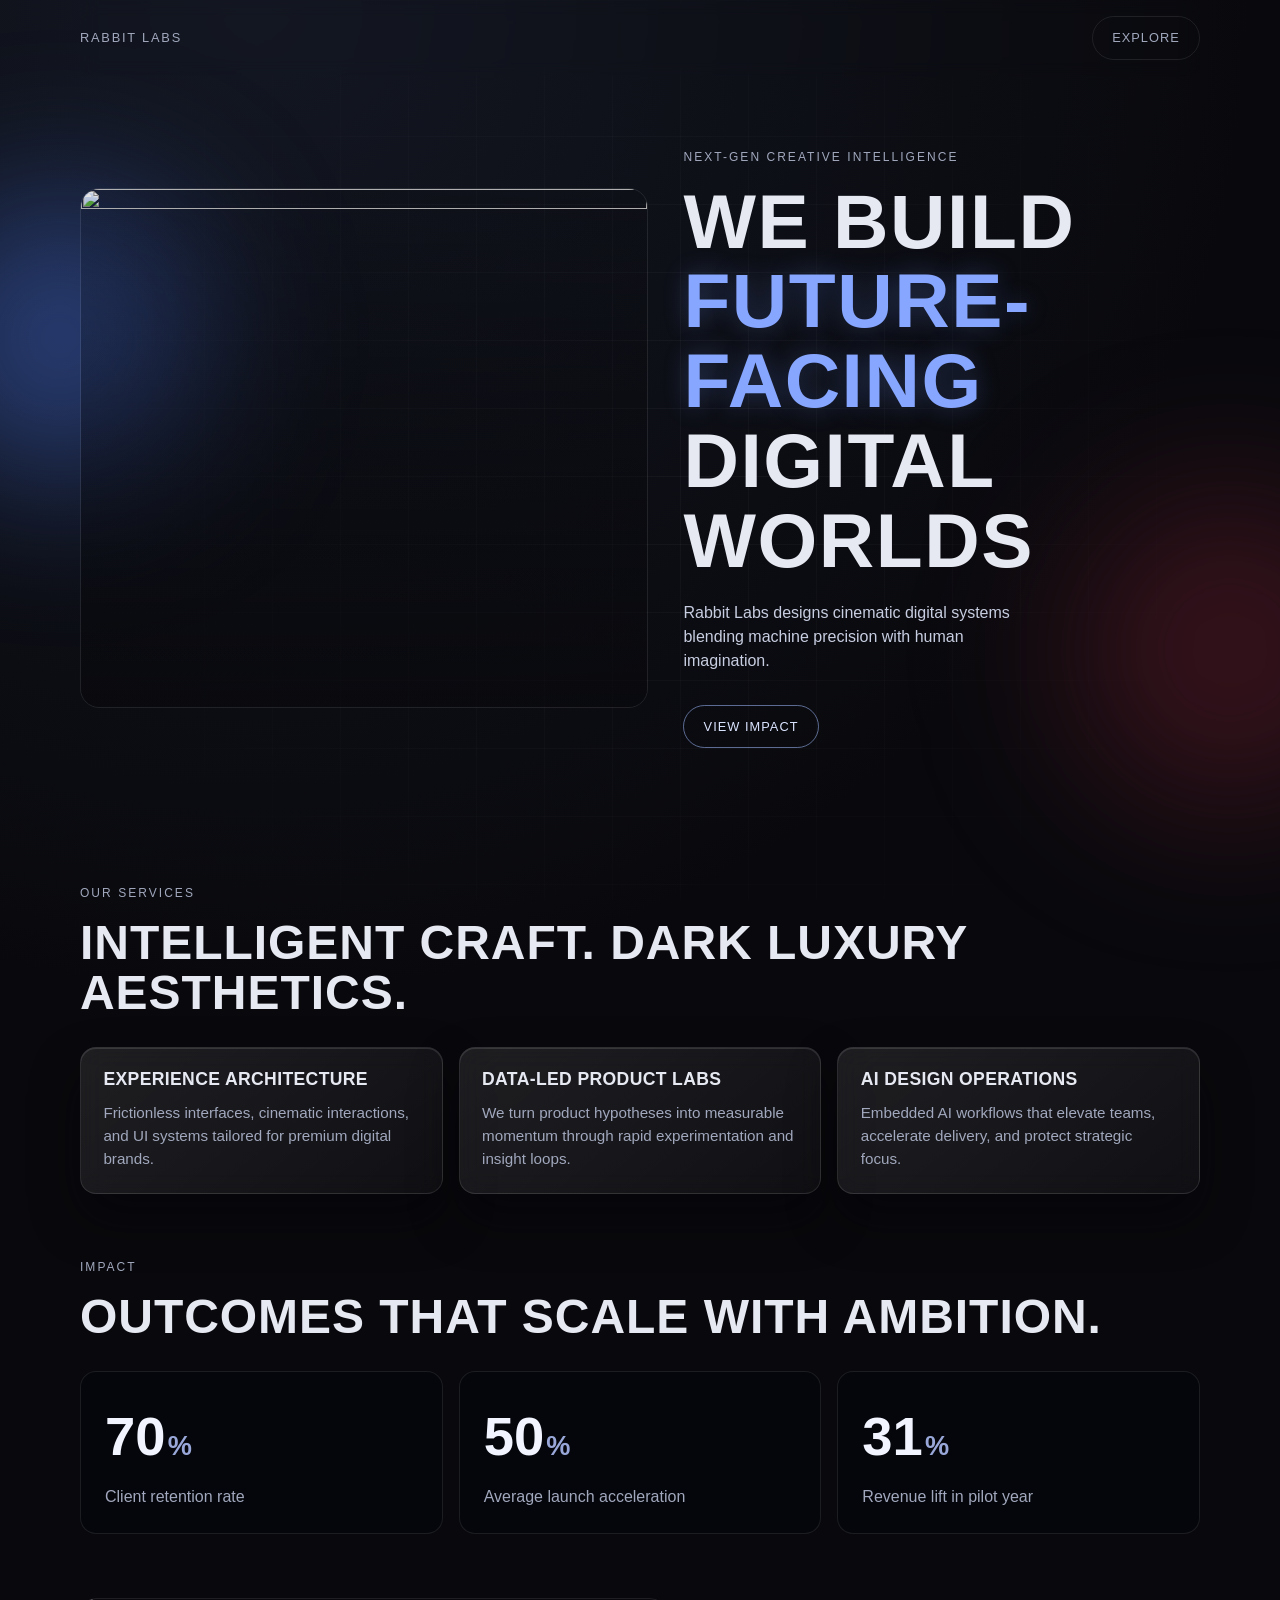
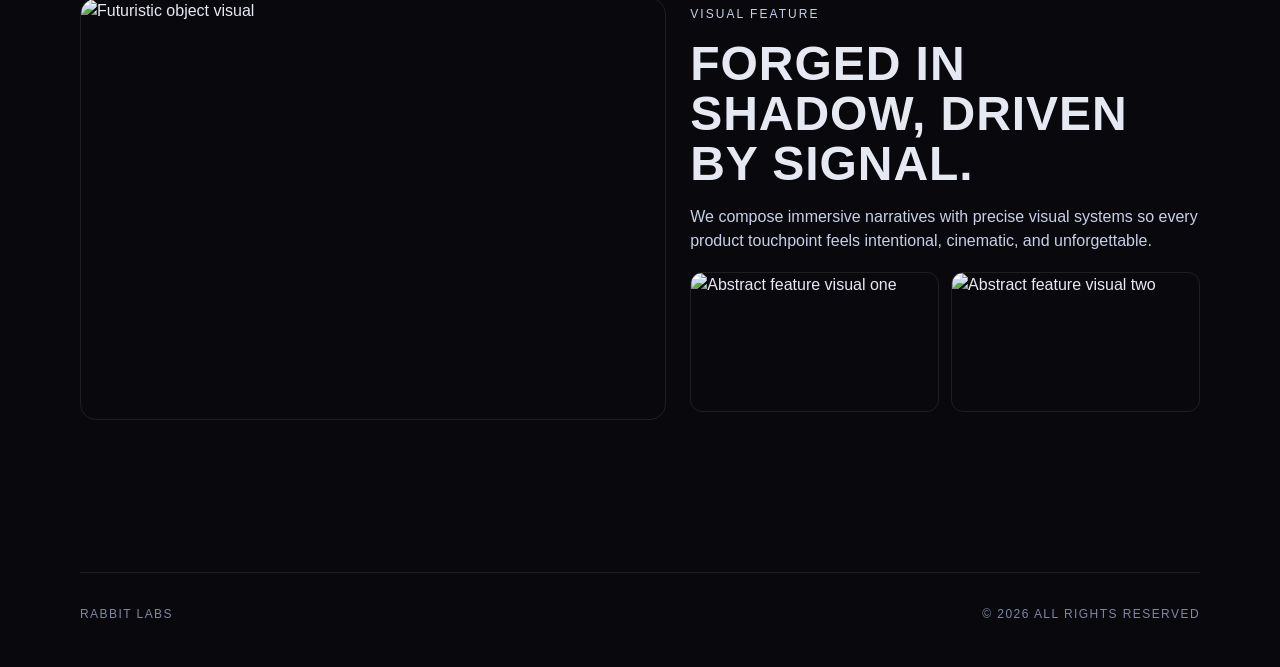
==== index.html @ 6e7e10d4 "Add files via upload" ====
<!DOCTYPE html>
<html lang="en">
  <head>
    <meta charset="UTF-8" />
    <meta name="viewport" content="width=device-width, initial-scale=1.0" />
    <meta
      name="description"
      content="Rabbit Labs — cinematic, intelligent, and futuristic digital experiences."
    />
    <title>Rabbit Labs</title>
    <link rel="stylesheet" href="styles.css" />
  </head>
  <body>
    <!-- Global ambient background effects -->
    <div class="ambient ambient-blue" aria-hidden="true"></div>
    <div class="ambient ambient-red" aria-hidden="true"></div>
    <div class="grid-overlay" aria-hidden="true"></div>

    <header class="top-bar section-wrap">
      <p class="brand">RABBIT LABS</p>
      <a class="btn ghost" href="#services">Explore</a>
    </header>

    <main>
      <!-- Hero section -->
      <section class="hero section-wrap fade-up" id="top">
        <div class="hero-media" aria-hidden="true">
          <img src="assets/hero.jpg" alt="" />
          <div class="hero-shadow"></div>
        </div>

        <div class="hero-content">
          <p class="kicker">NEXT-GEN CREATIVE INTELLIGENCE</p>
          <h1>
            WE BUILD
            <span>FUTURE-FACING</span>
            DIGITAL WORLDS
          </h1>
          <p class="lead">
            Rabbit Labs designs cinematic digital systems blending machine
            precision with human imagination.
          </p>
          <a class="btn" href="#impact">View Impact</a>
        </div>
      </section>

      <!-- Services section -->
      <section class="services section-wrap" id="services">
        <div class="section-head fade-up">
          <p class="kicker">OUR SERVICES</p>
          <h2>INTELLIGENT CRAFT. DARK LUXURY AESTHETICS.</h2>
        </div>

        <div class="card-grid">
          <article class="glass-card fade-up">
            <h3>Experience Architecture</h3>
            <p>
              Frictionless interfaces, cinematic interactions, and UI systems
              tailored for premium digital brands.
            </p>
          </article>
          <article class="glass-card fade-up">
            <h3>Data-Led Product Labs</h3>
            <p>
              We turn product hypotheses into measurable momentum through rapid
              experimentation and insight loops.
            </p>
          </article>
          <article class="glass-card fade-up">
            <h3>AI Design Operations</h3>
            <p>
              Embedded AI workflows that elevate teams, accelerate delivery,
              and protect strategic focus.
            </p>
          </article>
        </div>
      </section>

      <!-- Impact section -->
      <section class="impact section-wrap" id="impact">
        <div class="section-head fade-up">
          <p class="kicker">IMPACT</p>
          <h2>OUTCOMES THAT SCALE WITH AMBITION.</h2>
        </div>

        <div class="stats-grid">
          <div class="stat fade-up">
            <p class="stat-number" data-target="94">0</p>
            <p class="stat-label">Client retention rate</p>
          </div>
          <div class="stat fade-up">
            <p class="stat-number" data-target="67">0</p>
            <p class="stat-label">Average launch acceleration</p>
          </div>
          <div class="stat fade-up">
            <p class="stat-number" data-target="42">0</p>
            <p class="stat-label">Revenue lift in pilot year</p>
          </div>
        </div>
      </section>

      <!-- Visual feature section -->
      <section class="feature section-wrap fade-up" id="feature">
        <div class="feature-visual">
          <img src="assets/object.png" alt="Futuristic object visual" />
        </div>

        <div class="feature-copy">
          <p class="kicker">VISUAL FEATURE</p>
          <h2>FORGED IN SHADOW, DRIVEN BY SIGNAL.</h2>
          <p>
            We compose immersive narratives with precise visual systems so every
            product touchpoint feels intentional, cinematic, and unforgettable.
          </p>
          <div class="feature-thumbs">
            <img src="assets/feature1.jpg" alt="Abstract feature visual one" />
            <img src="assets/feature2.jpg" alt="Abstract feature visual two" />
          </div>
        </div>
      </section>
    </main>

    <footer class="footer section-wrap fade-up">
      <p>RABBIT LABS</p>
      <p>© <span id="year"></span> ALL RIGHTS RESERVED</p>
    </footer>

    <script src="script.js"></script>
  </body>
</html>
---- styles.css ----
:root {
  --bg: #09090d;
  --bg-soft: #0f1016;
  --text: #e7e9f2;
  --muted: #a1a8bd;
  --line: rgba(255, 255, 255, 0.09);
  --glass: rgba(255, 255, 255, 0.06);
  --blue: rgba(79, 130, 255, 0.42);
  --red: rgba(173, 44, 67, 0.28);
}

* {
  box-sizing: border-box;
}

html {
  scroll-behavior: smooth;
}

body {
  margin: 0;
  min-height: 100vh;
  font-family: "Inter", "Segoe UI", Roboto, Arial, sans-serif;
  color: var(--text);
  background: radial-gradient(circle at 20% 0%, #131722 0%, var(--bg) 40%),
    var(--bg);
  line-height: 1.5;
  overflow-x: hidden;
}

img {
  display: block;
  width: 100%;
  height: auto;
}

.section-wrap {
  width: min(1120px, 92vw);
  margin: 0 auto;
}

.top-bar {
  position: sticky;
  top: 0;
  z-index: 20;
  display: flex;
  justify-content: space-between;
  align-items: center;
  padding: 1rem 0;
  backdrop-filter: blur(8px);
}

.brand {
  margin: 0;
  letter-spacing: 0.14em;
  font-size: 0.8rem;
  color: var(--muted);
}

.kicker {
  margin: 0 0 1rem;
  color: var(--muted);
  font-size: 0.75rem;
  letter-spacing: 0.17em;
}

h1,
h2,
h3 {
  margin: 0;
  text-transform: uppercase;
  letter-spacing: 0.02em;
  line-height: 1.04;
}

h1 {
  font-size: clamp(2rem, 7vw, 4.8rem);
}

h2 {
  font-size: clamp(1.65rem, 4vw, 3rem);
}

h3 {
  font-size: 1.1rem;
}

main {
  padding-bottom: 5rem;
}

.hero {
  position: relative;
  display: grid;
  grid-template-columns: 1.1fr 1fr;
  gap: 2.2rem;
  align-items: center;
  padding: 4.5rem 0;
}

.hero-media {
  position: relative;
  border-radius: 1.2rem;
  overflow: hidden;
  border: 1px solid var(--line);
  min-height: 520px;
}

.hero-media img {
  height: 100%;
  object-fit: cover;
  filter: grayscale(10%) contrast(105%);
}

.hero-shadow {
  position: absolute;
  inset: 0;
  background: linear-gradient(to top, rgba(9, 9, 13, 0.65), rgba(9, 9, 13, 0.1));
}

.hero-content span {
  color: #87a6ff;
  text-shadow: 0 0 24px rgba(106, 151, 255, 0.28);
}

.lead {
  margin: 1.25rem 0 2rem;
  color: #c8cee1;
  max-width: 38ch;
}

.btn {
  display: inline-flex;
  align-items: center;
  justify-content: center;
  border: 1px solid rgba(161, 188, 255, 0.55);
  color: #dce5ff;
  text-decoration: none;
  border-radius: 999px;
  padding: 0.7rem 1.2rem;
  font-size: 0.8rem;
  letter-spacing: 0.08em;
  text-transform: uppercase;
  transition: 220ms ease;
}

.btn:hover {
  box-shadow: 0 0 18px rgba(111, 143, 255, 0.38);
  transform: translateY(-2px);
}

.btn.ghost {
  border-color: var(--line);
  color: var(--muted);
}

.services,
.impact,
.feature {
  padding: 4rem 0 0;
}

.section-head {
  margin-bottom: 1.8rem;
}

.card-grid {
  display: grid;
  grid-template-columns: repeat(3, minmax(0, 1fr));
  gap: 1rem;
}

.glass-card {
  background: linear-gradient(140deg, rgba(255, 255, 255, 0.09), rgba(255, 255, 255, 0.03));
  border: 1px solid rgba(255, 255, 255, 0.11);
  border-radius: 1rem;
  padding: 1.4rem;
  backdrop-filter: blur(12px);
  box-shadow: inset 0 1px 0 rgba(255, 255, 255, 0.12), 0 24px 50px rgba(2, 3, 7, 0.42);
}

.glass-card p {
  margin: 0.85rem 0 0;
  color: var(--muted);
  font-size: 0.95rem;
}

.stats-grid {
  display: grid;
  grid-template-columns: repeat(3, minmax(0, 1fr));
  gap: 1rem;
}

.stat {
  border: 1px solid var(--line);
  border-radius: 1rem;
  padding: 1.5rem;
  background: rgba(5, 6, 11, 0.75);
}

.stat-number {
  margin: 0;
  font-size: clamp(2rem, 5vw, 3.4rem);
  font-weight: 700;
  color: #f2f5ff;
}

.stat-number::after {
  content: "%";
  font-size: 0.5em;
  margin-left: 0.08em;
  color: #98a7d8;
}

.stat-label {
  margin: 0.45rem 0 0;
  color: var(--muted);
}

.feature {
  display: grid;
  grid-template-columns: 1.15fr 1fr;
  gap: 1.5rem;
  align-items: center;
}

.feature-visual {
  border-radius: 1rem;
  overflow: hidden;
  border: 1px solid var(--line);
}

.feature-visual img {
  min-height: 420px;
  object-fit: cover;
}

.feature-copy p {
  color: #c9d0e6;
}

.feature-thumbs {
  margin-top: 1.2rem;
  display: grid;
  grid-template-columns: 1fr 1fr;
  gap: 0.75rem;
}

.feature-thumbs img {
  border-radius: 0.75rem;
  border: 1px solid var(--line);
  min-height: 140px;
  object-fit: cover;
}

.footer {
  display: flex;
  justify-content: space-between;
  border-top: 1px solid var(--line);
  margin-top: 4.5rem;
  padding: 1.3rem 0 2rem;
  color: #7f87a1;
  font-size: 0.75rem;
  letter-spacing: 0.12em;
}

/* Background decorative layers */
.ambient {
  position: fixed;
  border-radius: 999px;
  filter: blur(80px);
  z-index: -3;
  pointer-events: none;
}

.ambient-blue {
  width: 280px;
  height: 280px;
  left: -80px;
  top: 22%;
  background: var(--blue);
}

.ambient-red {
  width: 320px;
  height: 320px;
  right: -110px;
  bottom: 10%;
  background: var(--red);
}

.grid-overlay {
  position: fixed;
  inset: 0;
  z-index: -2;
  background-image: linear-gradient(rgba(255, 255, 255, 0.035) 1px, transparent 1px),
    linear-gradient(90deg, rgba(255, 255, 255, 0.03) 1px, transparent 1px);
  background-size: 68px 68px;
  mask-image: radial-gradient(circle at center, black 15%, transparent 82%);
  pointer-events: none;
}

/* Scroll reveal animation */
.fade-up {
  opacity: 0;
  transform: translateY(28px);
  transition: opacity 700ms ease, transform 700ms ease;
}

.fade-up.visible {
  opacity: 1;
  transform: translateY(0);
}

@media (max-width: 940px) {
  .hero,
  .feature {
    grid-template-columns: 1fr;
  }

  .hero-media {
    min-height: 360px;
    order: 2;
  }

  .card-grid,
  .stats-grid {
    grid-template-columns: 1fr;
  }

  .feature-visual img {
    min-height: 300px;
  }

  .footer {
    flex-direction: column;
    gap: 0.45rem;
  }
}
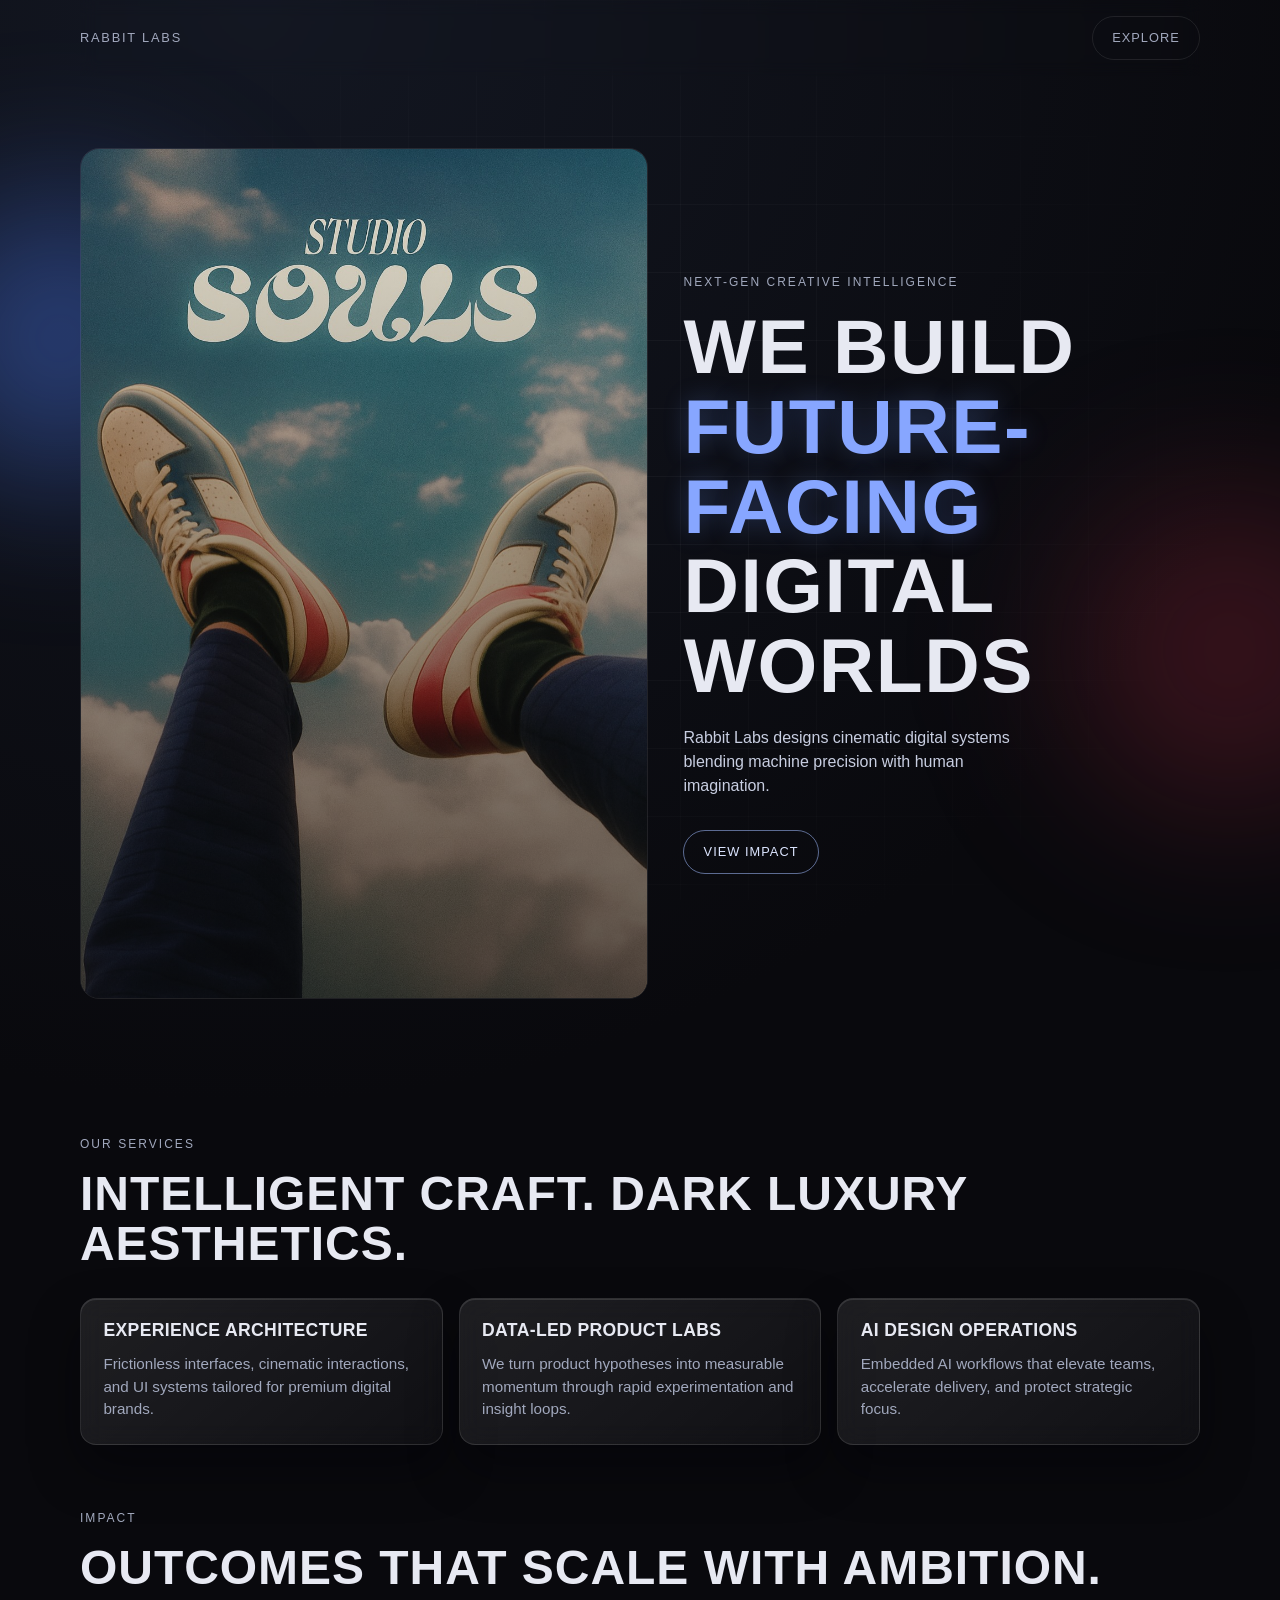
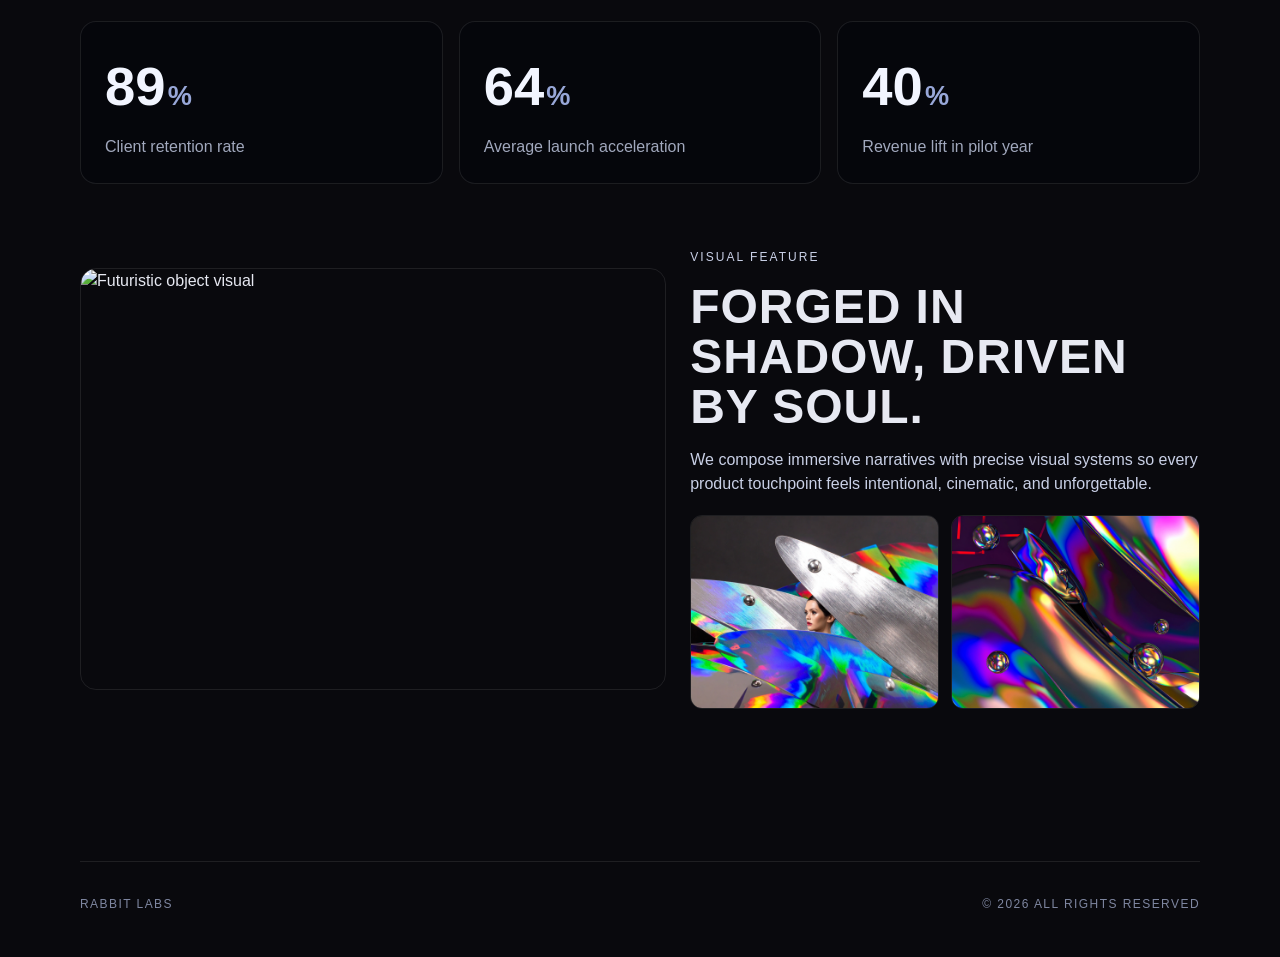
==== commit 6fa395f7: "Update index.html" ====
--- a/index.html
+++ b/index.html
@@ -107,7 +107,7 @@
 
         <div class="feature-copy">
           <p class="kicker">VISUAL FEATURE</p>
-          <h2>FORGED IN SHADOW, DRIVEN BY SIGNAL.</h2>
+          <h2>FORGED IN SHADOW, DRIVEN BY SOUL.</h2>
           <p>
             We compose immersive narratives with precise visual systems so every
             product touchpoint feels intentional, cinematic, and unforgettable.
@@ -128,3 +128,4 @@
     <script src="script.js"></script>
   </body>
 </html>
+
